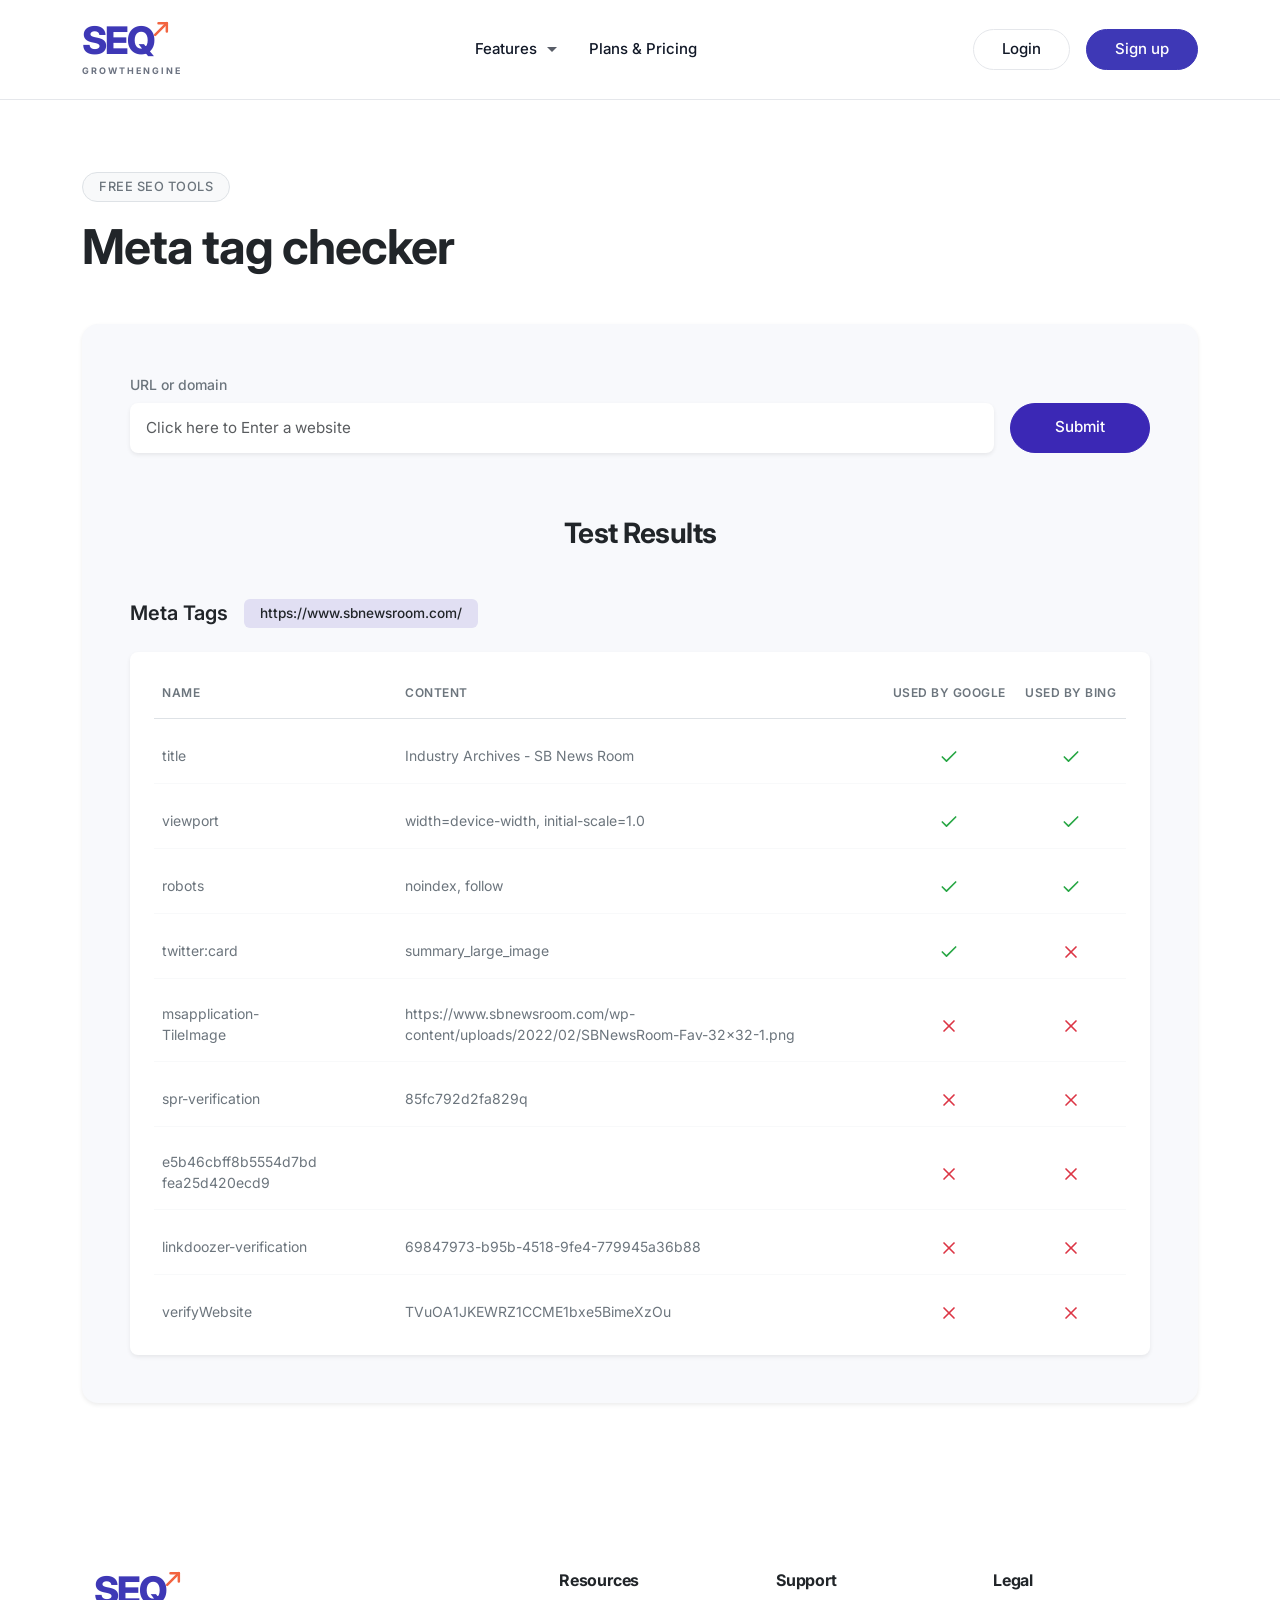
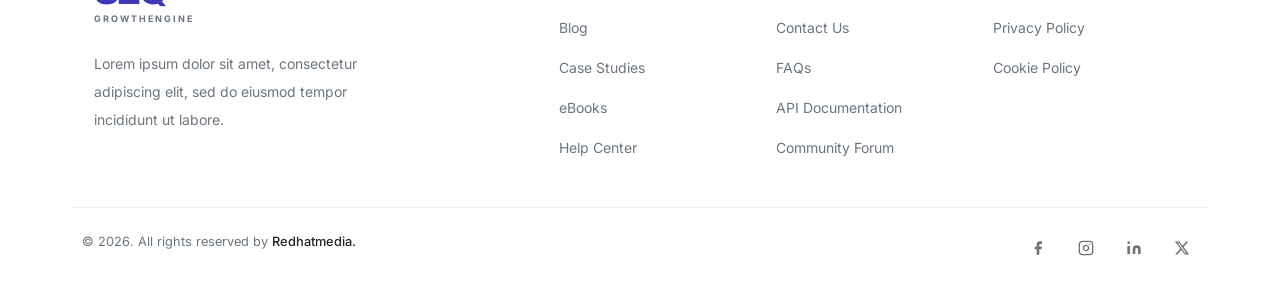
==== metatag.html @ c25eaa1d "Meta Tag Checker page developed" ====
<!DOCTYPE html>
<html lang="en">

<head>
    <meta charset="UTF-8">
    <meta name="viewport" content="width=device-width, initial-scale=1.0">
    <meta name="description" content="SEQ - Meta Tag Checker Tool">
    <title>Meta Tag Checker - SEQ</title>

    <!-- Google Fonts -->
    <link rel="preconnect" href="https://fonts.googleapis.com">
    <link rel="preconnect" href="https://fonts.gstatic.com" crossorigin>
    <link href="https://fonts.googleapis.com/css2?family=Inter:wght@400;500;600;700;800&display=swap" rel="stylesheet">

    <!-- Bootstrap 5 CSS -->
    <link href="https://cdn.jsdelivr.net/npm/bootstrap@5.3.3/dist/css/bootstrap.min.css" rel="stylesheet"
        integrity="sha384-QWTKZyjpPEjISv5WaRU9OFeRpok6YctnYmDr5pNlyT2bRjXh0JMhjY6hW+ALEwIH" crossorigin="anonymous">

    <!-- Custom CSS -->
    <link rel="stylesheet" href="css/style.css">
</head>

<body class="bg-white">

    <!-- Navigation Header -->
    <header>
        <nav class="navbar navbar-expand-lg py-3">
            <div class="container custom-nav-container">
                <!-- Logo -->
                <a class="navbar-brand text-decoration-none d-flex flex-column align-items-start" href="#">
                    <div class="position-relative">
                        <span class="logo-seq">SEQ</span>
                        <svg class="logo-arrow" width="20" height="20" viewBox="0 0 24 24" fill="none"
                            stroke="currentColor" stroke-width="3" stroke-linecap="round" stroke-linejoin="round">
                            <line x1="5" y1="19" x2="19" y2="5"></line>
                            <polyline points="9 5 19 5 19 15"></polyline>
                        </svg>
                    </div>
                    <span class="logo-subtext">GROWTHENGINE</span>
                </a>

                <!-- Mobile Menu Toggle -->
                <button class="navbar-toggler" type="button" data-bs-toggle="collapse" data-bs-target="#mainNavigation"
                    aria-controls="mainNavigation" aria-expanded="false" aria-label="Toggle navigation">
                    <span class="navbar-toggler-icon"></span>
                </button>

                <!-- Navigation Links & Buttons -->
                <div class="collapse navbar-collapse" id="mainNavigation">
                    <ul class="navbar-nav mx-auto mb-2 mb-lg-0">
                        <li class="nav-item dropdown px-2">
                            <a class="nav-link dropdown-toggle" href="#" role="button" data-bs-toggle="dropdown"
                                aria-expanded="false">
                                Features
                            </a>
                            <ul class="dropdown-menu border-0 shadow-sm">
                                <li><a class="dropdown-item" href="#">AI SEO</a></li>
                                <li><a class="dropdown-item" href="#">Generative Campaigns</a></li>
                            </ul>
                        </li>
                        <li class="nav-item px-2">
                            <a class="nav-link" href="#">Plans & Pricing</a>
                        </li>
                    </ul>

                    <div class="d-flex align-items-center gap-3 nav-buttons">
                        <a href="#" class="btn btn-login rounded-pill">Login</a>
                        <a href="#" class="btn btn-signup rounded-pill">Sign up</a>
                    </div>
                </div>
            </div>
        </nav>
    </header>

    <!-- Main Content AREA -->
    <main class="container py-5 my-md-4">
        <!-- Page Header -->
        <div class="row mb-5">
            <div class="col-12">
                <span class="badge rounded-pill bg-light text-secondary px-3 py-2 fw-medium mb-3 border" style="font-size: 0.8rem; letter-spacing: 0.5px;">FREE SEO TOOLS</span>
                <h1 class="fw-bold text-dark display-5 mb-0" style="letter-spacing: -1px;">Meta tag checker</h1>
            </div>
        </div>

        <!-- Main Tool Container -->
        <div class="tool-container bg-light rounded-4 p-4 p-lg-5 mb-5 shadow-sm" style="background-color: #f8f9fc !important;">
            
            <!-- Input Form Section -->
            <form id="metatagForm">
                <div class="row g-3 align-items-end mb-5">
                    
                    <div class="col-12">
                        <label for="urlInput" class="form-label text-secondary small fw-medium mb-2">URL or domain</label>
                        <div class="d-flex flex-column flex-md-row gap-3">
                            <input type="url" class="form-control form-control-lg border-0 shadow-sm flex-grow-1" id="urlInput" placeholder="Click here to Enter a website" required style="font-size: 0.95rem; height: 50px;">
                            <button type="submit" class="btn btn-primary btn-lg rounded-pill fw-medium px-4" style="background-color: #3b28b5; border-color: #3b28b5; font-size: 0.95rem; height: 50px; min-width: 140px;">Submit</button>
                        </div>
                    </div>

                </div>
            </form>
            
            <!-- Test Results Section -->
            <div class="test-results-section mt-5 pt-3">
                <h3 class="text-center fw-bold text-dark mb-5" style="letter-spacing: -0.5px;">Test Results</h3>
                
                <div class="d-flex flex-column flex-md-row align-items-md-center gap-3 mb-4">
                    <span class="fw-semibold text-dark fs-5">Meta Tags</span>
                    <span class="badge px-3 py-2 fw-medium text-dark rounded-2" style="background-color: #e1dff3; font-size: 0.85rem;">https://www.sbnewsroom.com/</span>
                </div>

                <!-- Results Table -->
                <div class="table-responsive bg-white rounded-3 shadow-sm p-4">
                    <table class="table table-borderless align-middle text-start mb-0" style="min-width: 800px;">
                        <thead class="border-bottom">
                            <tr>
                                <th scope="col" class="text-secondary small fw-semibold pb-3 w-25" style="font-size: 0.75rem;">NAME</th>
                                <th scope="col" class="text-secondary small fw-semibold pb-3 w-50" style="font-size: 0.75rem;">CONTENT</th>
                                <th scope="col" class="text-secondary small fw-semibold pb-3 text-center" style="font-size: 0.75rem;">USED BY GOOGLE</th>
                                <th scope="col" class="text-secondary small fw-semibold pb-3 text-center" style="font-size: 0.75rem;">USED BY BING</th>
                            </tr>
                        </thead>
                        <tbody>
                            <!-- Row: title -->
                            <tr class="border-bottom border-light">
                                <td class="pt-4 pb-3 text-secondary small">title</td>
                                <td class="pt-4 pb-3 text-secondary small">Industry Archives - SB News Room</td>
                                <td class="pt-4 pb-3 text-center">
                                    <svg width="20" height="20" viewBox="0 0 24 24" fill="none" stroke="#28a745" stroke-width="2" stroke-linecap="round" stroke-linejoin="round">
                                        <polyline points="20 6 9 17 4 12"></polyline>
                                    </svg>
                                </td>
                                <td class="pt-4 pb-3 text-center">
                                    <svg width="20" height="20" viewBox="0 0 24 24" fill="none" stroke="#28a745" stroke-width="2" stroke-linecap="round" stroke-linejoin="round">
                                        <polyline points="20 6 9 17 4 12"></polyline>
                                    </svg>
                                </td>
                            </tr>
                            <!-- Row: viewport -->
                            <tr class="border-bottom border-light">
                                <td class="pt-4 pb-3 text-secondary small">viewport</td>
                                <td class="pt-4 pb-3 text-secondary small">width=device-width, initial-scale=1.0</td>
                                <td class="pt-4 pb-3 text-center">
                                    <svg width="20" height="20" viewBox="0 0 24 24" fill="none" stroke="#28a745" stroke-width="2" stroke-linecap="round" stroke-linejoin="round">
                                        <polyline points="20 6 9 17 4 12"></polyline>
                                    </svg>
                                </td>
                                <td class="pt-4 pb-3 text-center">
                                    <svg width="20" height="20" viewBox="0 0 24 24" fill="none" stroke="#28a745" stroke-width="2" stroke-linecap="round" stroke-linejoin="round">
                                        <polyline points="20 6 9 17 4 12"></polyline>
                                    </svg>
                                </td>
                            </tr>
                            <!-- Row: robots -->
                            <tr class="border-bottom border-light">
                                <td class="pt-4 pb-3 text-secondary small">robots</td>
                                <td class="pt-4 pb-3 text-secondary small">noindex, follow</td>
                                <td class="pt-4 pb-3 text-center">
                                    <svg width="20" height="20" viewBox="0 0 24 24" fill="none" stroke="#28a745" stroke-width="2" stroke-linecap="round" stroke-linejoin="round">
                                        <polyline points="20 6 9 17 4 12"></polyline>
                                    </svg>
                                </td>
                                <td class="pt-4 pb-3 text-center">
                                    <svg width="20" height="20" viewBox="0 0 24 24" fill="none" stroke="#28a745" stroke-width="2" stroke-linecap="round" stroke-linejoin="round">
                                        <polyline points="20 6 9 17 4 12"></polyline>
                                    </svg>
                                </td>
                            </tr>
                            <!-- Row: twitter:card -->
                            <tr class="border-bottom border-light">
                                <td class="pt-4 pb-3 text-secondary small">twitter:card</td>
                                <td class="pt-4 pb-3 text-secondary small">summary_large_image</td>
                                <td class="pt-4 pb-3 text-center">
                                    <svg width="20" height="20" viewBox="0 0 24 24" fill="none" stroke="#28a745" stroke-width="2" stroke-linecap="round" stroke-linejoin="round">
                                        <polyline points="20 6 9 17 4 12"></polyline>
                                    </svg>
                                </td>
                                <td class="pt-4 pb-3 text-center">
                                    <svg width="20" height="20" viewBox="0 0 24 24" fill="none" stroke="#dc3545" stroke-width="2" stroke-linecap="round" stroke-linejoin="round">
                                        <line x1="18" y1="6" x2="6" y2="18"></line>
                                        <line x1="6" y1="6" x2="18" y2="18"></line>
                                    </svg>
                                </td>
                            </tr>
                            <!-- Row: msapplication-TileImage -->
                            <tr class="border-bottom border-light">
                                <td class="pt-4 pb-3 text-secondary small">msapplication-<br>TileImage</td>
                                <td class="pt-4 pb-3 text-secondary small">https://www.sbnewsroom.com/wp-<br>content/uploads/2022/02/SBNewsRoom-Fav-32x32-1.png</td>
                                <td class="pt-4 pb-3 text-center">
                                    <svg width="20" height="20" viewBox="0 0 24 24" fill="none" stroke="#dc3545" stroke-width="2" stroke-linecap="round" stroke-linejoin="round">
                                        <line x1="18" y1="6" x2="6" y2="18"></line>
                                        <line x1="6" y1="6" x2="18" y2="18"></line>
                                    </svg>
                                </td>
                                <td class="pt-4 pb-3 text-center">
                                    <svg width="20" height="20" viewBox="0 0 24 24" fill="none" stroke="#dc3545" stroke-width="2" stroke-linecap="round" stroke-linejoin="round">
                                        <line x1="18" y1="6" x2="6" y2="18"></line>
                                        <line x1="6" y1="6" x2="18" y2="18"></line>
                                    </svg>
                                </td>
                            </tr>
                            <!-- Row: spr-verification -->
                            <tr class="border-bottom border-light">
                                <td class="pt-4 pb-3 text-secondary small">spr-verification</td>
                                <td class="pt-4 pb-3 text-secondary small">85fc792d2fa829q</td>
                                <td class="pt-4 pb-3 text-center">
                                    <svg width="20" height="20" viewBox="0 0 24 24" fill="none" stroke="#dc3545" stroke-width="2" stroke-linecap="round" stroke-linejoin="round">
                                        <line x1="18" y1="6" x2="6" y2="18"></line>
                                        <line x1="6" y1="6" x2="18" y2="18"></line>
                                    </svg>
                                </td>
                                <td class="pt-4 pb-3 text-center">
                                    <svg width="20" height="20" viewBox="0 0 24 24" fill="none" stroke="#dc3545" stroke-width="2" stroke-linecap="round" stroke-linejoin="round">
                                        <line x1="18" y1="6" x2="6" y2="18"></line>
                                        <line x1="6" y1="6" x2="18" y2="18"></line>
                                    </svg>
                                </td>
                            </tr>
                            <!-- Row: e5b... ecd9 -->
                            <tr class="border-bottom border-light">
                                <td class="pt-4 pb-3 text-secondary small">e5b46cbff8b5554d7bd<br>fea25d420ecd9</td>
                                <td class="pt-4 pb-3 text-secondary small"></td>
                                <td class="pt-4 pb-3 text-center">
                                    <svg width="20" height="20" viewBox="0 0 24 24" fill="none" stroke="#dc3545" stroke-width="2" stroke-linecap="round" stroke-linejoin="round">
                                        <line x1="18" y1="6" x2="6" y2="18"></line>
                                        <line x1="6" y1="6" x2="18" y2="18"></line>
                                    </svg>
                                </td>
                                <td class="pt-4 pb-3 text-center">
                                    <svg width="20" height="20" viewBox="0 0 24 24" fill="none" stroke="#dc3545" stroke-width="2" stroke-linecap="round" stroke-linejoin="round">
                                        <line x1="18" y1="6" x2="6" y2="18"></line>
                                        <line x1="6" y1="6" x2="18" y2="18"></line>
                                    </svg>
                                </td>
                            </tr>
                            <!-- Row: linkdoozer-verification -->
                            <tr class="border-bottom border-light">
                                <td class="pt-4 pb-3 text-secondary small">linkdoozer-verification</td>
                                <td class="pt-4 pb-3 text-secondary small">69847973-b95b-4518-9fe4-779945a36b88</td>
                                <td class="pt-4 pb-3 text-center">
                                    <svg width="20" height="20" viewBox="0 0 24 24" fill="none" stroke="#dc3545" stroke-width="2" stroke-linecap="round" stroke-linejoin="round">
                                        <line x1="18" y1="6" x2="6" y2="18"></line>
                                        <line x1="6" y1="6" x2="18" y2="18"></line>
                                    </svg>
                                </td>
                                <td class="pt-4 pb-3 text-center">
                                    <svg width="20" height="20" viewBox="0 0 24 24" fill="none" stroke="#dc3545" stroke-width="2" stroke-linecap="round" stroke-linejoin="round">
                                        <line x1="18" y1="6" x2="6" y2="18"></line>
                                        <line x1="6" y1="6" x2="18" y2="18"></line>
                                    </svg>
                                </td>
                            </tr>
                            <!-- Row: verifyWebsite -->
                            <tr>
                                <td class="pt-4 pb-2 text-secondary small">verifyWebsite</td>
                                <td class="pt-4 pb-2 text-secondary small">TVuOA1JKEWRZ1CCME1bxe5BimeXzOu</td>
                                <td class="pt-4 pb-2 text-center">
                                    <svg width="20" height="20" viewBox="0 0 24 24" fill="none" stroke="#dc3545" stroke-width="2" stroke-linecap="round" stroke-linejoin="round">
                                        <line x1="18" y1="6" x2="6" y2="18"></line>
                                        <line x1="6" y1="6" x2="18" y2="18"></line>
                                    </svg>
                                </td>
                                <td class="pt-4 pb-2 text-center">
                                    <svg width="20" height="20" viewBox="0 0 24 24" fill="none" stroke="#dc3545" stroke-width="2" stroke-linecap="round" stroke-linejoin="round">
                                        <line x1="18" y1="6" x2="6" y2="18"></line>
                                        <line x1="6" y1="6" x2="18" y2="18"></line>
                                    </svg>
                                </td>
                            </tr>
                        </tbody>
                    </table>
                </div>

            </div>
        </div>

    </main>

    <!-- Footer -->
    <footer class="mt-5 pb-4">
        <div class="container">
            <!-- Footer Main Content -->
            <div class="row w-100 g-4 mb-5 mx-0 pt-4">
                
                <!-- Logo & Description Column (Matches design placement) -->
                <div class="col-12 col-lg-5 pe-lg-5 mb-4 mb-lg-0">
                    <a class="navbar-brand text-decoration-none d-flex flex-column align-items-start mb-4" href="#">
                        <div class="position-relative">
                            <span class="logo-seq">SEQ</span>
                            <!-- Matching brand arrow styling -->
                            <svg class="logo-arrow" width="20" height="20" viewBox="0 0 24 24" fill="none" stroke="currentColor" stroke-width="3" stroke-linecap="round" stroke-linejoin="round">
                                <line x1="5" y1="19" x2="19" y2="5"></line>
                                <polyline points="9 5 19 5 19 15"></polyline>
                            </svg>
                        </div>
                        <span class="logo-subtext">GROWTHENGINE</span>
                    </a>
                    
                    <p class="text-secondary small mb-0 lh-lg" style="max-width: 320px;">
                        Lorem ipsum dolor sit amet, consectetur adipiscing elit, sed do eiusmod tempor incididunt ut labore.
                    </p>
                </div>

                <!-- Links Columns Container -->
                <div class="col-12 col-lg-7">
                    <div class="row row-cols-2 row-cols-sm-3 g-4">
                        
                        <!-- Links Column 1: Resources -->
                        <div class="col">
                            <h5 class="fw-bold mb-4 fs-6 text-dark" style="letter-spacing: -0.2px;">Resources</h5>
                            <ul class="list-unstyled d-flex flex-column gap-3 mb-0">
                                <li><a href="#" class="text-secondary text-decoration-none small footer-link">Blog</a></li>
                                <li><a href="#" class="text-secondary text-decoration-none small footer-link">Case Studies</a></li>
                                <li><a href="#" class="text-secondary text-decoration-none small footer-link">eBooks</a></li>
                                <li><a href="#" class="text-secondary text-decoration-none small footer-link">Help Center</a></li>
                            </ul>
                        </div>

                        <!-- Links Column 2: Support -->
                        <div class="col">
                            <h5 class="fw-bold mb-4 fs-6 text-dark" style="letter-spacing: -0.2px;">Support</h5>
                            <ul class="list-unstyled d-flex flex-column gap-3 mb-0">
                                <li><a href="#" class="text-secondary text-decoration-none small footer-link">Contact Us</a></li>
                                <li><a href="#" class="text-secondary text-decoration-none small footer-link">FAQs</a></li>
                                <li><a href="#" class="text-secondary text-decoration-none small footer-link">API Documentation</a></li>
                                <li><a href="#" class="text-secondary text-decoration-none small footer-link">Community Forum</a></li>
                            </ul>
                        </div>

                        <!-- Links Column 3: Legal -->
                        <div class="col">
                            <h5 class="fw-bold mb-4 fs-6 text-dark" style="letter-spacing: -0.2px;">Legal</h5>
                            <ul class="list-unstyled d-flex flex-column gap-3 mb-0">
                                <li><a href="#" class="text-secondary text-decoration-none small footer-link">Privacy Policy</a></li>
                                <li><a href="#" class="text-secondary text-decoration-none small footer-link">Cookie Policy</a></li>
                            </ul>
                        </div>

                    </div>
                </div>

            </div>

            <!-- Bottom Footer (Copyright & Socials) -->
            <div class="row pt-4 border-top" style="border-color: #f1f2f4 !important;">
                <div class="col-12 col-md-6 text-center text-md-start mb-3 mb-md-0">
                    <p class="text-secondary small mb-0" style="font-size: 0.8rem;">
                        © 2026. All rights reserved by <span class="text-dark fw-medium">Redhatmedia.</span>
                    </p>
                </div>
                <!-- Social Icons -->
                <div class="col-12 col-md-6 d-flex justify-content-center justify-content-md-end gap-3">
                    <a href="#" class="text-secondary social-icon">
                        <svg width="16" height="16" viewBox="0 0 24 24" fill="currentColor"><path d="M18 2h-3a5 5 0 0 0-5 5v3H7v4h3v8h4v-8h3l1-4h-4V7a1 1 0 0 1 1-1h3z"></path></svg>
                    </a>
                    <a href="#" class="text-secondary social-icon">
                        <svg width="16" height="16" viewBox="0 0 24 24" fill="none" stroke="currentColor" stroke-width="2" stroke-linecap="round" stroke-linejoin="round"><rect x="2" y="2" width="20" height="20" rx="5" ry="5"></rect><path d="M16 11.37A4 4 0 1 1 12.63 8 4 4 0 0 1 16 11.37z"></path><line x1="17.5" y1="6.5" x2="17.51" y2="6.5"></line></svg>
                    </a>
                    <a href="#" class="text-secondary social-icon">
                        <svg width="16" height="16" viewBox="0 0 24 24" fill="currentColor"><path d="M16 8a6 6 0 0 1 6 6v7h-4v-7a2 2 0 0 0-2-2 2 2 0 0 0-2 2v7h-4v-7a6 6 0 0 1 6-6z"></path><rect x="2" y="9" width="4" height="12"></rect><circle cx="4" cy="4" r="2"></circle></svg>
                    </a>
                    <a href="#" class="text-secondary social-icon">
                        <svg width="16" height="16" viewBox="0 0 24 24" fill="currentColor"><path d="M18.244 2.25h3.308l-7.227 8.26 8.502 11.24H16.17l-5.214-6.817L4.99 21.75H1.68l7.73-8.835L1.254 2.25H8.08l4.713 6.231zm-1.161 17.52h1.833L7.084 4.126H5.117z"/></svg>
                    </a>
                </div>
            </div>

        </div>
    </footer>

    <!-- Bootstrap 5 Bundle JS -->
    <script src="https://cdn.jsdelivr.net/npm/bootstrap@5.3.3/dist/js/bootstrap.bundle.min.js"
        integrity="sha384-YvpcrYf0tY3lHB60NNkmxc5s9fDVZLESaAA55NDzOxhy9GkcIdslK1eN7N6jIeHz"
        crossorigin="anonymous"></script>

    <!-- Custom User Scripts -->
    <script src="js/script.js"></script>
</body>

</html>
---- css/style.css ----
/* ==========================================================================
   CSS Variables & Configuration
   ========================================================================== */
:root {
    /* Brand Colors */
    --brand-blue: #3E38B6;
    /* Logo and button background */
    --brand-blue-hover: #2e298f;
    --brand-orange: #f26440;
    /* Logo accent arrow */

    /* Text Colors */
    --text-dark: #111827;
    --text-muted: #6b7280;

    /* Backgrounds & Borders */
    --bg-light: #f3f4f6;
    --border-nav: #e5e7eb;
}

/* ==========================================================================
   Global Reset & Defaults
   ========================================================================== */
body {
    font-family: 'Inter', sans-serif;
    color: var(--text-dark);
    -webkit-font-smoothing: antialiased;
    background-color: #ffffff;
}

/* ==========================================================================
   Typography & Navigation Elements
   ========================================================================== */

/* Navbar Container */
.navbar {
    border-bottom: 1px solid var(--border-nav);
    background-color: #ffffff;
}

/* Brand Logo */
.logo-seq {
    font-size: 38px;
    font-weight: 800;
    color: var(--brand-blue);
    letter-spacing: -2px;
    line-height: 1;
}

.logo-arrow {
    position: absolute;
    top: -2px;
    right: -18px;
    color: var(--brand-orange);
}

.logo-subtext {
    font-size: 9px;
    font-weight: 700;
    letter-spacing: 2px;
    color: var(--text-muted);
    margin-top: 2px;
}

/* Nav Links */
.navbar-nav .nav-link {
    color: var(--text-dark);
    font-weight: 500;
    font-size: 15px;
    transition: color 0.2s ease;
}

.navbar-nav .nav-link:hover,
.navbar-nav .nav-link:focus {
    color: var(--brand-blue);
}

.dropdown-toggle::after {
    vertical-align: middle;
    border-top: 0.35em solid;
    border-right: 0.35em solid transparent;
    border-bottom: 0;
    border-left: 0.35em solid transparent;
    margin-left: 0.4em;
    opacity: 0.7;
}

/* ==========================================================================
   Buttons
   ========================================================================== */
.btn-login {
    color: var(--text-dark);
    background-color: transparent;
    border: 1px solid var(--border-nav);
    font-weight: 500;
    font-size: 15px;
    padding: 0.5rem 1.75rem;
    transition: all 0.2s ease;
}

.btn-login:hover {
    background-color: var(--bg-light);
    border-color: #d1d5db;
}

.btn-signup {
    color: #ffffff;
    background-color: var(--brand-blue);
    border: 1px solid var(--brand-blue);
    font-weight: 500;
    font-size: 15px;
    padding: 0.5rem 1.75rem;
    transition: all 0.2s ease;
}

.btn-signup:hover {
    color: #ffffff;
    background-color: var(--brand-blue-hover);
    border-color: var(--brand-blue-hover);
}

/* ==========================================================================
   Hero Section
   ========================================================================== */
.hero-container {
    padding-top: 6rem;
    padding-bottom: 6rem;
}

.hero-badge {
    background-color: #f1f2f4 !important;
    /* Soft gray exact to design */
    color: var(--text-muted);
    font-weight: 500;
    font-size: 11px;
    letter-spacing: 0.5px;
    padding: 0.6rem 1.2rem;
    border-radius: 50rem;
    /* Creates the pill shape */
}

.hero-title {
    font-size: 3.5rem;
    font-weight: 500;
    letter-spacing: -1.5px;
    line-height: 1.15;
    color: #050505;
}

.hero-description {
    font-size: 1.125rem;
    line-height: 1.6;
    color: var(--text-muted);
    max-width: 95%;
}

/* ==========================================================================
   Responsive Adjustments
   ========================================================================== */
@media (max-width: 991.98px) {
    .hero-container {
        padding-top: 3rem;
    }

    .hero-title {
        font-size: 2.75rem;
        margin-bottom: 1.5rem !important;
    }

    .hero-description {
        max-width: 100%;
        margin-top: 1.5rem !important;
    }

    .nav-buttons {
        margin-top: 1rem;
        padding-bottom: 1rem;
    }
}

@media (max-width: 575.98px) {
    .hero-title {
        font-size: 2.25rem;
    }
}

/* ==========================================================================
   Showcase Section
   ========================================================================== */
.showcase-container {
    margin-top: 2rem;
    margin-bottom: 5rem;
}

.showcase-card {
    background: #191238;
    /* Deep purple background */
    background-image:
        radial-gradient(ellipse at 70% 30%, rgba(138, 43, 226, 0.5) 0%, transparent 60%),
        radial-gradient(ellipse at 30% 80%, rgba(62, 56, 182, 0.6) 0%, transparent 50%),
        radial-gradient(ellipse at 90% 90%, rgba(200, 80, 255, 0.4) 0%, transparent 50%);
    box-shadow: 0 25px 50px -12px rgba(17, 7, 43, 0.3);
    min-height: 550px;
    border: 1px solid rgba(255, 255, 255, 0.05);
}

/* Wavy abstract backgound simulation */
.showcase-wave-bg {
    position: absolute;
    top: 0;
    left: 0;
    right: 0;
    bottom: 0;
    background-image:
        repeating-linear-gradient(45deg,
            rgba(255, 255, 255, 0.02) 0px,
            rgba(255, 255, 255, 0.02) 1px,
            transparent 1px,
            transparent 14px),
        repeating-linear-gradient(-45deg,
            rgba(255, 255, 255, 0.02) 0px,
            rgba(255, 255, 255, 0.02) 1px,
            transparent 1px,
            transparent 14px);
    opacity: 0.7;
    pointer-events: none;
    mask-image: linear-gradient(to right, rgba(0, 0, 0, 1) 40%, rgba(0, 0, 0, 0) 90%);
    -webkit-mask-image: linear-gradient(to right, rgba(0, 0, 0, 1) 40%, rgba(0, 0, 0, 0) 90%);
}

/* Showcase Pills/Tags */
.showcase-tags {
    display: flex;
    flex-wrap: wrap;
    gap: 12px;
    max-width: 95%;
}

.showcase-tag {
    background-color: rgba(255, 255, 255, 0.15);
    color: #e5e7eb;
    font-weight: 500;
    font-size: 11px;
    padding: 0.65rem 1.25rem;
    border-radius: 50rem;
    backdrop-filter: blur(8px);
    border: 1px solid rgba(255, 255, 255, 0.08);
    transition: all 0.3s ease;
    letter-spacing: 0.3px;
    cursor: pointer;
}

.showcase-tag:hover {
    background-color: rgba(255, 255, 255, 0.25);
}

.showcase-tag.active {
    background-color: #ffffff;
    color: var(--text-dark);
    box-shadow: 0 4px 15px rgba(255, 255, 255, 0.2);
}

/* Typography & Content Block */
.showcase-heading {
    font-size: 1.35rem;
    font-weight: 400;
    line-height: 1.5;
    color: rgba(255, 255, 255, 0.95);
}

.btn-showcase-arrow {
    width: 65px;
    height: 65px;
    border: 1px solid rgba(255, 255, 255, 0.8);
    color: #ffffff;
    background: transparent;
    transition: all 0.3s cubic-bezier(0.4, 0, 0.2, 1);
    margin-top: 1rem;
}

.btn-showcase-arrow:hover,
.btn-showcase-arrow:focus {
    background: #ffffff;
    color: #191238;
    transform: scale(1.05) translate(2px, -2px);
    /* Creates a subtle arrow motion */
}

/* Dashboard Mockup Panel */
.dashboard-preview-col {
    perspective: 1000px;
    height: 100%;
    min-height: 450px;
}

/* Panel starts partially off screen / overlapping layout */
.dashboard-preview-card {
    width: 130%;
    right: -25%;
    top: 50%;
    transform: translateY(-50%) rotateY(-6deg) rotateX(2deg);
    height: 480px;
    border: 1px solid rgba(255, 255, 255, 0.2);
    box-shadow:
        -20px 20px 60px rgba(0, 0, 0, 0.4),
        0 0 0 1px rgba(255, 255, 255, 0.1) inset;
}

/* Inner mock google console stylings */
.dashboard-body {
    height: calc(100% - 55px);
}

.dashboard-sidebar {
    background-color: #f8f9fa;
}

.dashboard-main {
    background-color: #ffffff;
}

.hover-bg:hover {
    background-color: rgba(0, 0, 0, 0.03);
    cursor: pointer;
}

.title-settings {
    font-size: 20px;
}

.label-settings {
    font-size: 12px;
}

.settings-item {
    font-size: 13px;
}

.settings-item span.text-dark {
    font-weight: 500;
}

.blurred-text {
    filter: blur(4px);
    user-select: none;
    -webkit-user-select: none;
    opacity: 0.6;
}

/* Responsive constraints */
@media (max-width: 991.98px) {
    .showcase-card {
        min-height: auto;
    }

    .showcase-heading {
        font-size: 1.25rem;
    }

    .dashboard-preview-col {
        min-height: 380px;
        margin-top: 3rem !important;
    }

    .dashboard-preview-card {
        position: relative;
        width: 100%;
        right: 0;
        top: 0;
        transform: none !important;
        height: 400px;
    }

    .dashboard-preview-card:hover {
        transform: translateY(-5px) !important;
    }

    .settings-item {
        font-size: 12px;
    }
}

/* ==========================================================================
   Statistics Cards Section
   ========================================================================== */
.stats-container {
    margin-bottom: 4rem;
}

.stat-card {
    min-height: 280px;
}

/* The first blue brand card */
.brand-card {
    background-color: var(--brand-blue);
}

.brand-card-text {
    font-size: 1.3rem;
    letter-spacing: -0.5px;
}

/* Wavy ripple pattern simulation on brand card */
.brand-card-bg-pattern {
    top: -50px;
    left: -50px;
    width: 200px;
    height: 200px;
    opacity: 0.15;
    pointer-events: none;
}

.ripple-circle {
    position: absolute;
    border-radius: 50%;
    border: 1px solid #ffffff;
    top: 50%;
    left: 50%;
    transform: translate(-50%, -50%);
}

.c1 {
    width: 40px;
    height: 40px;
}

.c2 {
    width: 80px;
    height: 80px;
}

.c3 {
    width: 120px;
    height: 120px;
}

.c4 {
    width: 160px;
    height: 160px;
}

.c5 {
    width: 200px;
    height: 200px;
}

/* The data stat cards */
.data-card {
    background-color: #f4f5f5;
    /* Off-white precise match */
    transition: transform 0.3s ease, box-shadow 0.3s ease;
}

.data-card:hover {
    transform: translateY(-4px);
    box-shadow: 0 10px 25px -5px rgba(0, 0, 0, 0.05);
}

.stat-label {
    font-size: 0.85rem;
    font-weight: 500;
}

.stat-value {
    font-size: 3.5rem;
    letter-spacing: -2px;
    color: #050505;
}

@media (max-width: 1199.98px) {
    .stat-value {
        font-size: 2.75rem;
    }

    .brand-card-text {
        font-size: 1.15rem;
    }
}

@media (max-width: 767.98px) {
    .stat-card {
        min-height: 220px;
        padding: 2.5rem !important;
    }
}

/* ==========================================================================
   Partner Logos Slider
   ========================================================================== */
.partner-logos-wrapper {
    background-color: transparent;
    border-color: #f0f0f0 !important;
}

/* Base track setup */
.partner-slider-track {
    width: max-content;
    /* Ensure it stays flat */
    animation: slide-left 35s linear infinite;
}

/* Track pauses when hovered for usability */
.partner-logos-wrapper:hover .partner-slider-track {
    animation-play-state: paused;
}

/* Fading masks on edges for smooth entry/exit */
.slider-mask-left,
.slider-mask-right {
    position: absolute;
    top: 0;
    width: 100px;
    height: 100%;
    z-index: 2;
    pointer-events: none;
}

.slider-mask-left {
    left: 0;
    background: linear-gradient(to right, #ffffff, transparent);
}

.slider-mask-right {
    right: 0;
    background: linear-gradient(to left, #ffffff, transparent);
}

.partner-slide img:hover {
    filter: grayscale(0%) !important;
    opacity: 1 !important;
    transform: scale(1.05);
}

/* Continuous scroll animation */
@keyframes slide-left {
    from {
        transform: translateX(0);
    }

    to {
        /* Translates exactly half its width to seamlessly loop back to start */
        transform: translateX(-50%);
    }
}

/* ==========================================================================
   Agency Pack Features Section
   ========================================================================== */
.agency-features-container {
    background-color: #f1f0f8;
    /* Light purple background matching image */
}

.agency-title {
    font-size: 2.75rem;
    letter-spacing: -1px;
}

.agency-card {
    transition: transform 0.3s ease, box-shadow 0.3s ease;
    border: 1px solid rgba(255, 255, 255, 0.5);
}

.agency-card:hover {
    transform: translateY(-5px);
    box-shadow: 0 15px 30px -10px rgba(0, 0, 0, 0.08) !important;
}

.icon-wrapper svg {
    transition: transform 0.3s ease;
}

.agency-card:hover .icon-wrapper svg {
    transform: scale(1.1);
}

@media (max-width: 991.98px) {
    .agency-title {
        font-size: 2.25rem;
    }
}

/* ==========================================================================
   Secondary Agency Pack Section
   ========================================================================== */
.secondary-agency-container {
    background-color: #ffffff;
    /* White bg instead of light purple */
}

.checklist-item {
    background-color: #f6f7f8 !important;
    /* Soft gray for pill background */
    transition: transform 0.2s ease, background-color 0.2s ease;
}

.checklist-item:hover {
    transform: translateX(4px);
    background-color: #eeeff1 !important;
}

.checklist-icon {
    background-color: #0b9e1d !important;
    /* Bright green check exactly matching design */
}

/* ==========================================================================
   Testimonial Carousel Section
   ========================================================================== */
.testimonial-track {
    transition: transform 0.4s cubic-bezier(0.25, 1, 0.5, 1);
    will-change: transform;
}

.testimonial-card {
    background-color: #f9f9f9 !important;
    /* Soft card background */
    border: 1px solid transparent;
}

.testimonial-controls button {
    opacity: 0.7;
    transition: opacity 0.2s ease, transform 0.2s ease;
}

.testimonial-controls button:hover {
    opacity: 1;
    transform: scale(1.1);
}

.testimonial-controls button:disabled {
    opacity: 0.3;
    pointer-events: none;
}

@media (max-width: 767.98px) {
    .testimonial-card {
        min-width: 300px !important;
        max-width: 300px !important;
    }
}

/* ==========================================================================
   Info Cards Section (4 columns)
   ========================================================================== */
.info-card {
    background-color: #f3f1fa !important;
    /* Soft purple background matching the design */
    transition: transform 0.3s ease, box-shadow 0.3s ease;
}

.info-card:hover {
    transform: translateY(-4px);
    box-shadow: 0 10px 25px -5px rgba(0, 0, 0, 0.05) !important;
}

.info-card-bg-pattern {
    top: -50px;
    left: -50px;
    width: 200px;
    height: 200px;
    opacity: 0.1;
    pointer-events: none;
}

.info-card-bg-pattern .ripple-circle {
    border-color: #3e38b6;
    /* Use primary brand blue/purple for the stroke */
}

/* ==========================================================================
   Call To Action Banner Section
   ========================================================================== */
.cta-banner {
    background-color: var(--brand-blue);
    /* Match primary brand blue exactly */
    min-height: 380px;
}

.cta-bg-pattern {
    width: 300px;
    height: 300px;
    opacity: 0.15;
    pointer-events: none;
}

.cta-bg-pattern .ripple-circle {
    border-color: #ffffff;
    /* White strokes on the blue background */
}

/* Position top-left pattern */
.pattern-top-left {
    top: -100px;
    left: -100px;
}

/* Position bottom-right pattern */
.pattern-bottom-right {
    bottom: -100px;
    right: -100px;
}

.max-w-md {
    max-width: 700px;
}

.cta-banner .btn-light {
    transition: transform 0.2s ease, box-shadow 0.2s ease;
}

.cta-banner .btn-light:hover {
    transform: translateY(-2px);
    box-shadow: 0 10px 20px rgba(0, 0, 0, 0.1);
}

/* ==========================================================================
   Footer Section
   ========================================================================== */
.footer-link {
    transition: color 0.2s ease, transform 0.2s ease;
    display: inline-block;
}

.footer-link:hover {
    color: var(--brand-blue) !important;
    transform: translateX(3px);
}

.social-icon {
    transition: color 0.2s ease, transform 0.2s ease;
    display: flex;
    align-items: center;
    justify-content: center;
    width: 32px;
    height: 32px;
    border-radius: 50%;
    background-color: transparent;
}

.social-icon:hover {
    color: var(--brand-blue) !important;
    transform: translateY(-2px);
}

/* ==========================================================================
   Updated Feature Showcase Section (Dark Mode)
   ========================================================================== */
.new-dark-showcase {
    background-color: #1a0b2e;
    /* Deep dark purple base */
    min-height: 500px;
    border: 1px solid rgba(255, 255, 255, 0.05);
}

.dark-showcase-bg {
    filter: saturate(1.2) contrast(1.1);
    pointer-events: none;
}

.new-showcase-tags {
    /* Ensure the wrapper respects max-width to naturally wrap the tags like the image */
    max-width: 480px;
}

.badge.glass-tag {
    background: rgba(255, 255, 255, 0.15);
    /* Translucent white/purple */
    color: rgba(255, 255, 255, 0.85);
    border: 1px solid rgba(255, 255, 255, 0.1);
    backdrop-filter: blur(10px);
    -webkit-backdrop-filter: blur(10px);
    padding: 0.6rem 1.2rem;
    font-size: 0.85rem;
    font-weight: 500;
    border-radius: 50rem;
    /* Full pill shape */
    transition: all 0.3s ease;
    cursor: default;
}

.badge.glass-tag:hover {
    background: rgba(255, 255, 255, 0.25);
    transform: translateY(-2px);
}

.badge.glass-tag.active {
    background: #ffffff !important;
    color: #1a0b2e !important;
    font-weight: 600;
    box-shadow: 0 4px 15px rgba(255, 255, 255, 0.2);
}

.btn-showcase-arrow:hover {
    background-color: white;
    color: #1a0b2e !important;
    transform: scale(1.05);
    transition: all 0.2s ease;
}

/* Showcase Mockup Image Styling */
@media (min-width: 992px) {
    .showcase-mockup-img {
        position: absolute;
        top: 50%;
        transform: translateY(-50%);
        left: 50%;
        /* Position half-way across */
        width: 55%;
        /* Bleed off the right edge naturally */
        height: auto;
        object-fit: contain;
        border-radius: 16px 0 0 16px;
        /* Smooth out both left corners */
        border: 1px solid rgba(255, 255, 255, 0.15);
        border-right: none;
        box-shadow: -15px 0 35px rgba(0, 0, 0, 0.3);
        /* Strong shadow casting inward */
    }
}

@media (max-width: 991.98px) {
    .showcase-mockup-img {
        width: calc(100% + 1.5rem);
        margin-right: -1.5rem;
        /* Slight right bleed */
        margin-bottom: -2.5rem;
        /* Generous bottom bleed */
        border-radius: 16px 0 0 16px;
        /* Show both left corners on mobile too if possible */
        height: auto;
        object-fit: cover;
        border: 1px solid rgba(255, 255, 255, 0.15);
        border-right: none;
        box-shadow: -5px -5px 20px rgba(0, 0, 0, 0.2);
    }
}

/* ==========================================================================
   Hreflang Tag Tester Page Styles
   ========================================================================== */

/* Main Container overrides */
.tool-container {
    background-color: #f8f9fc !important; /* Soft light blue/grey bg */
}

/* Custom form control padding to match design */
.tool-container .form-control,
.tool-container .form-select {
    padding: 0.8rem 1rem;
    border-radius: 8px;
}

/* Table overrides for cleanliness */
.test-results-section .table th {
    letter-spacing: 0.5px;
}
.test-results-section .table td {
    vertical-align: middle;
}

/* Informational Timeline Styles */
.hreflang-timeline {
    /* Base positioning context already set inline, but adding here just in case */
    position: relative;
}

@media (max-width: 575.98px) {
    /* Adjust the connecting line left offset on very small screens if padding gets tight */
    .timeline-line {
        left: calc(0.5rem - 1px) !important;
    }
    
    /* Pull the text and container back closer to the icon on mobile */
    .timeline-node {
        padding-left: 3.5rem !important;
    }
    
    .timeline-node .timeline-icon {
        left: -0.5rem !important; /* Readjust icon position to sit on the new line pos */
    }
    
    .timeline-node h2 {
        font-size: 1.5rem !important;
    }
}

/* FAQs Accordion Styles */
.custom-accordion .faq-item {
    transition: background-color 0.2s ease-in-out;
}

.custom-accordion .faq-item:hover {
    background-color: #f1f3f8 !important; /* Slightly darker on hover for affordance */
}

.custom-accordion .cursor-pointer {
    cursor: pointer;
}

.custom-accordion .faq-answer {
    /* Smooth transitions handled by JS, but adding typography tweaks here */
    color: #4b5563; /* text-secondary equivalent */
}

.custom-accordion .faq-icon svg {
    transition: transform 0.2s ease-in-out;
}
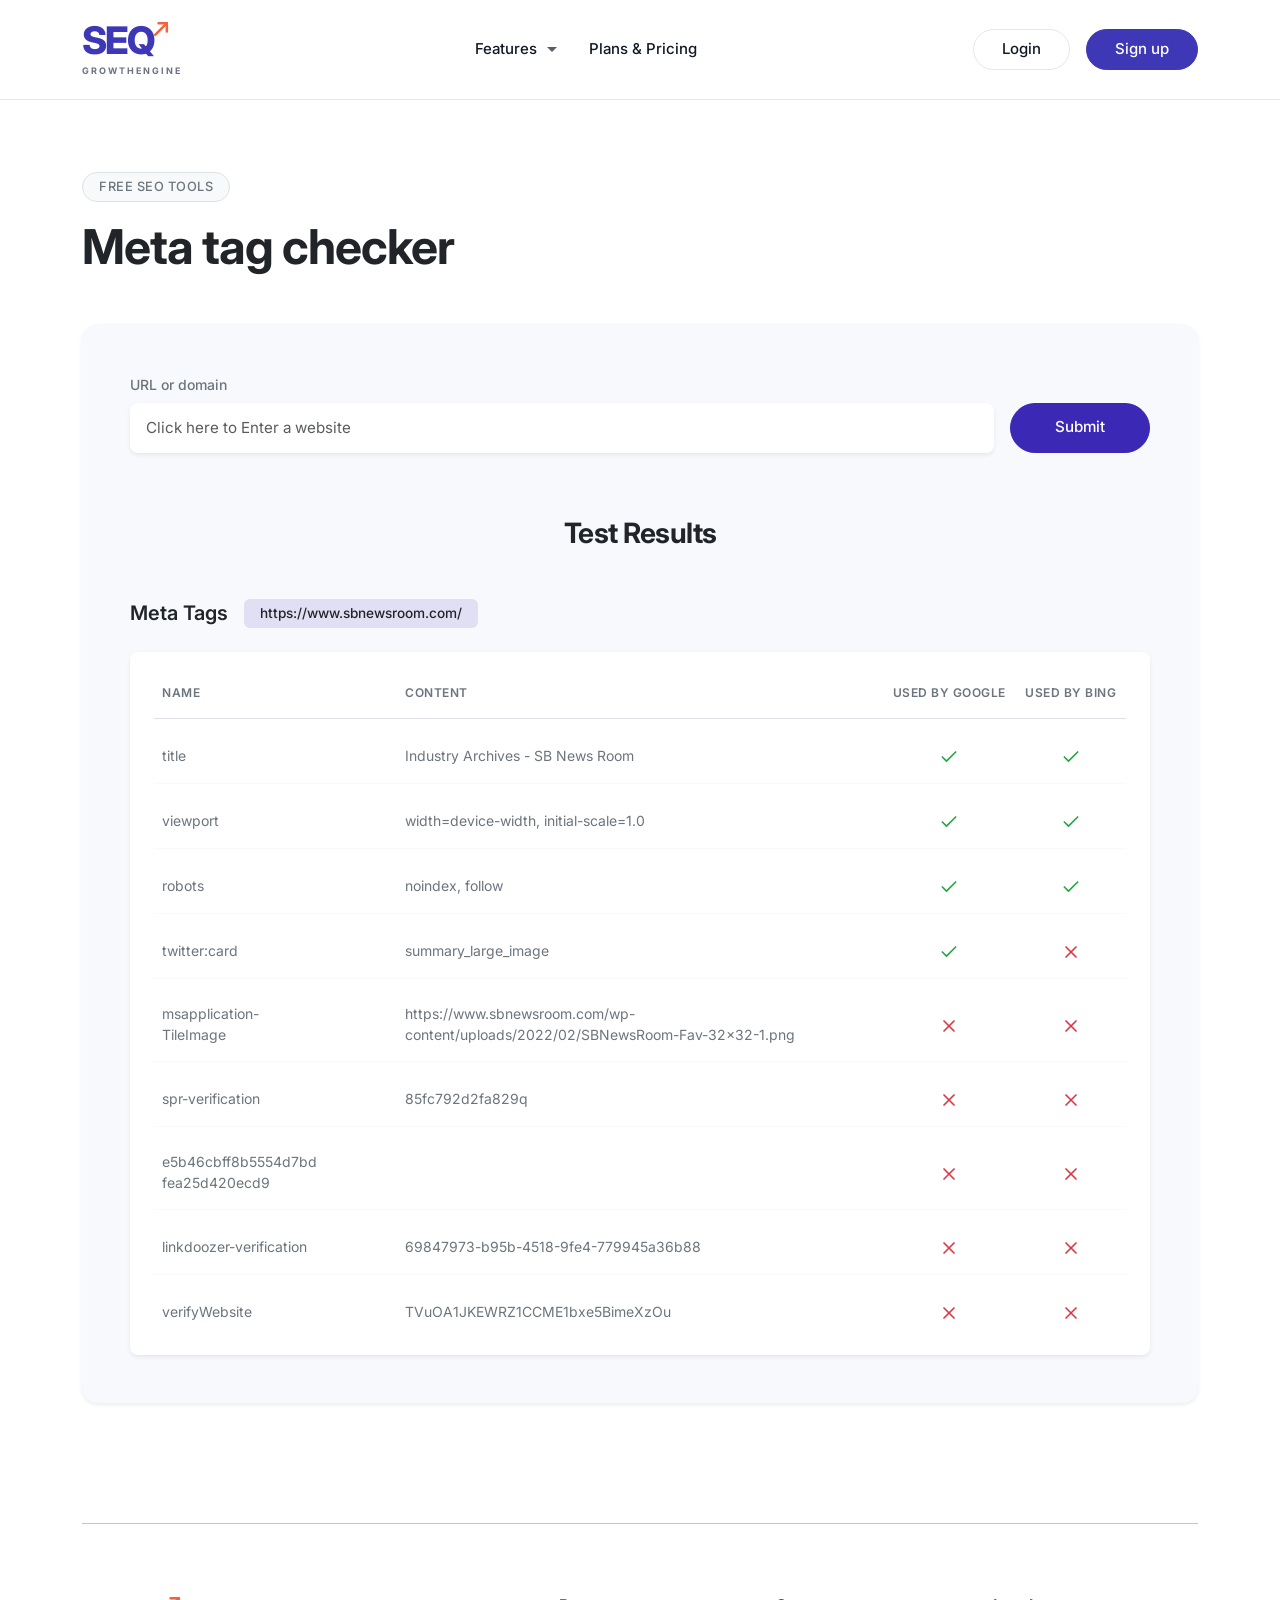
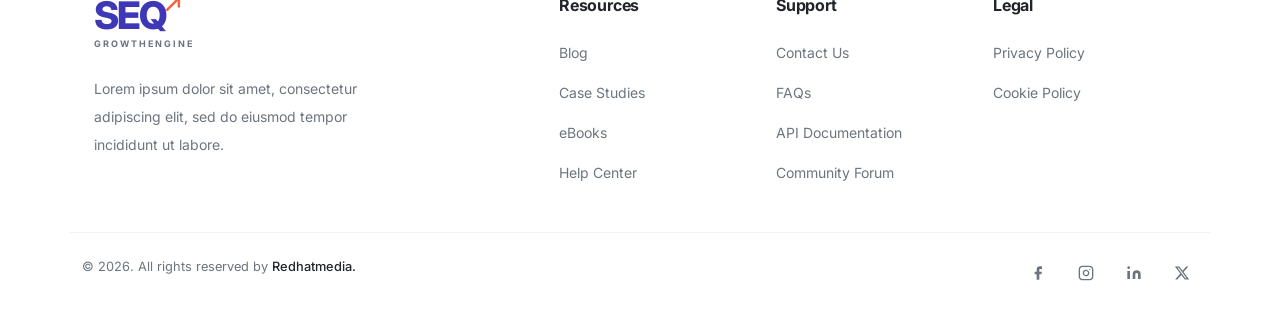
==== commit 56ed6b11: "Implement initial website pages," ====
--- a/metatag.html
+++ b/metatag.html
@@ -276,6 +276,11 @@
 
     </main>
 
+    <!-- Separator Line -->
+    <div class="container">
+        <hr class="my-0 opacity-25">
+    </div>
+
     <!-- Footer -->
     <footer class="mt-5 pb-4">
         <div class="container">
--- a/css/style.css
+++ b/css/style.css
@@ -907,4 +907,207 @@
 
 .custom-accordion .faq-icon svg {
     transition: transform 0.2s ease-in-out;
+}
+
+/* ==========================================================================
+   Blog Listing Styles
+   ========================================================================== */
+.blog-card-title {
+    transition: color 0.15s ease-in-out, text-decoration-color 0.15s ease-in-out;
+}
+
+.blog-card:hover .blog-card-title {
+    text-decoration: underline !important;
+    text-decoration-thickness: 1px !important;
+    text-underline-offset: 3px;
+    color: #3b28b5 !important;
+}
+
+.blog-card img {
+    transition: transform 0.3s ease, box-shadow 0.3s ease;
+}
+
+.blog-card:hover img {
+    transform: translateY(-2px);
+    box-shadow: 0 .25rem .75rem rgba(0,0,0,.08) !important;
+}
+
+/* ==========================================================================
+   Table of Contents Sidebar
+   ========================================================================== */
+.toc-sidebar {
+    padding-right: 1.5rem;
+}
+
+.toc-title {
+    font-size: 0.8rem;
+    font-weight: 700;
+    color: #050505;
+    margin-bottom: 1.5rem;
+    letter-spacing: 0.5px;
+}
+
+.toc-list {
+    list-style: none;
+    padding-left: 0;
+}
+
+.toc-item {
+    margin-bottom: 1.25rem;
+    position: relative;
+    padding-left: 0.5rem;
+}
+
+.toc-link {
+    font-size: 0.85rem;
+    color: #6b7280;
+    text-decoration: none;
+    transition: color 0.2s ease;
+    display: block;
+    line-height: 1.4;
+    font-weight: 400;
+}
+
+.toc-link:hover {
+    color: #3b28b5;
+}
+
+.toc-item.active .toc-link {
+    color: #050505;
+    font-weight: 600;
+}
+
+/* Vertical indicator for active TOC item */
+.toc-item.active::before {
+    content: "";
+    position: absolute;
+    left: -0.75rem;
+    top: 2px;
+    bottom: 2px;
+    width: 2.5px;
+    background-color: #050505;
+}
+
+article p {
+    font-size: 1.05rem;
+    color: #4b5563;
+}
+
+/* ==========================================================================
+   Blog Post Footer & Comments
+   ========================================================================== */
+.tag-pill {
+    font-size: 0.8rem;
+    padding: 0.6rem 1.25rem;
+    border-radius: 0.5rem;
+    text-decoration: none;
+    transition: all 0.2s ease;
+    display: inline-block;
+    font-weight: 500;
+}
+
+.tag-pill-primary {
+    background-color: #3b28b5;
+    color: #fff;
+    border: 1px solid #3b28b5;
+}
+
+.tag-pill-outline {
+    background-color: transparent;
+    color: #6b7280;
+    border: 1px solid #e5e7eb;
+}
+
+.tag-pill-outline:hover {
+    border-color: #3b28b5;
+    color: #3b28b5;
+}
+
+.share-btn {
+    width: 40px;
+    height: 40px;
+    border-radius: 50%;
+    border: 1px solid #e5e7eb;
+    display: flex;
+    align-items: center;
+    justify-content: center;
+    color: #6b7280;
+    text-decoration: none;
+    transition: all 0.2s ease;
+    font-size: 0.9rem;
+}
+
+.share-btn:hover {
+    border-color: #3b28b5;
+    color: #3b28b5;
+    background-color: #f9fafb;
+}
+
+.comment-form .form-control {
+    background-color: #f9fafb;
+    border: 1px solid transparent;
+    padding: 0.75rem 1rem;
+    border-radius: 0.5rem;
+    font-size: 0.95rem;
+    transition: all 0.2s ease;
+}
+
+.comment-form .form-control:focus {
+    background-color: #fff;
+    border-color: rgba(59, 40, 181, 0.2);
+    box-shadow: 0 0 0 4px rgba(59, 40, 181, 0.05);
+    outline: none;
+}
+
+.hover-border-secondary:hover {
+    border-color: #6b7280 !important;
+}
+
+.transition-all {
+    transition: all 0.2s ease;
+}
+
+/* ==========================================================================
+   Announcement Modal Styles
+   ========================================================================== */
+.bg-brand-purple {
+    background-color: #3b28b5 !important;
+}
+
+.modal-content-custom {
+    max-width: 480px;
+    width: 100%;
+    background-color: #fff;
+    border-radius: 2rem;
+    padding: 3.5rem 2.5rem;
+    position: relative;
+    text-align: center;
+}
+
+.modal-close-btn {
+    position: absolute;
+    top: 1.5rem;
+    right: 1.5rem;
+    background: none;
+    border: none;
+    font-size: 1.5rem;
+    color: #9ca3af;
+    cursor: pointer;
+    line-height: 1;
+}
+
+.gift-icon-container {
+    width: 80px;
+    height: 80px;
+    background-color: #f3f4f6;
+    border-radius: 50%;
+    display: flex;
+    align-items: center;
+    justify-content: center;
+    margin: 0 auto 2rem;
+    color: #374151;
+}
+
+.modal-logo {
+    margin-bottom: 2.5rem;
 }
